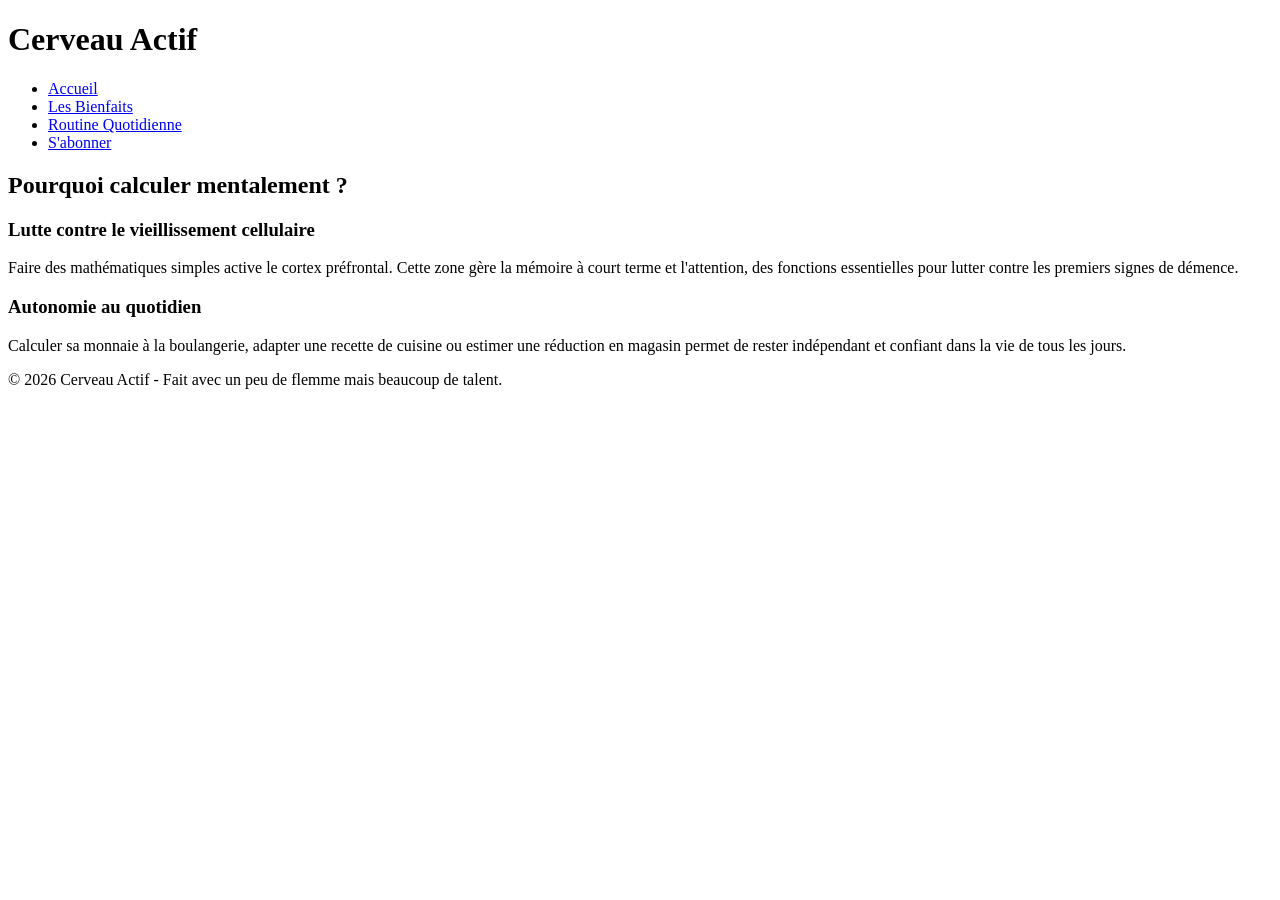
==== bienfaits.html @ 1a164498 "début de projet html" ====
<!DOCTYPE html>
<html lang="fr">
<head>
    <meta charset="UTF-8">
    <meta name="viewport" content="width=device-width, initial-scale=1.0">
    <title>Cerveau Actif | Les Bienfaits</title>
    <link rel="stylesheet" href="style.css">
</head>
<body>
    <header>
        <h1>Cerveau Actif</h1>
        <nav>
            <ul>
                <li><a href="index.html">Accueil</a></li>
                <li><a href="bienfaits.html">Les Bienfaits</a></li>
                <li><a href="exercices.html">Routine Quotidienne</a></li>
                <li><a href="contact.html">S'abonner</a></li>
            </ul>
        </nav>
    </header>

    <main>
        <h2>Pourquoi calculer mentalement ?</h2>
        
        <section class="carte-info">
            <h3>Lutte contre le vieillissement cellulaire</h3>
            <p>Faire des mathématiques simples active le cortex préfrontal. Cette zone gère la mémoire à court terme et l'attention, des fonctions essentielles pour lutter contre les premiers signes de démence.</p>
        </section>
        
        <section class="carte-info">
            <h3>Autonomie au quotidien</h3>
            <p>Calculer sa monnaie à la boulangerie, adapter une recette de cuisine ou estimer une réduction en magasin permet de rester indépendant et confiant dans la vie de tous les jours.</p>
        </section>
    </main>

    <footer>
        <p>&copy; 2026 Cerveau Actif - Fait avec un peu de flemme mais beaucoup de talent.</p>
    </footer>
</body>
</html>
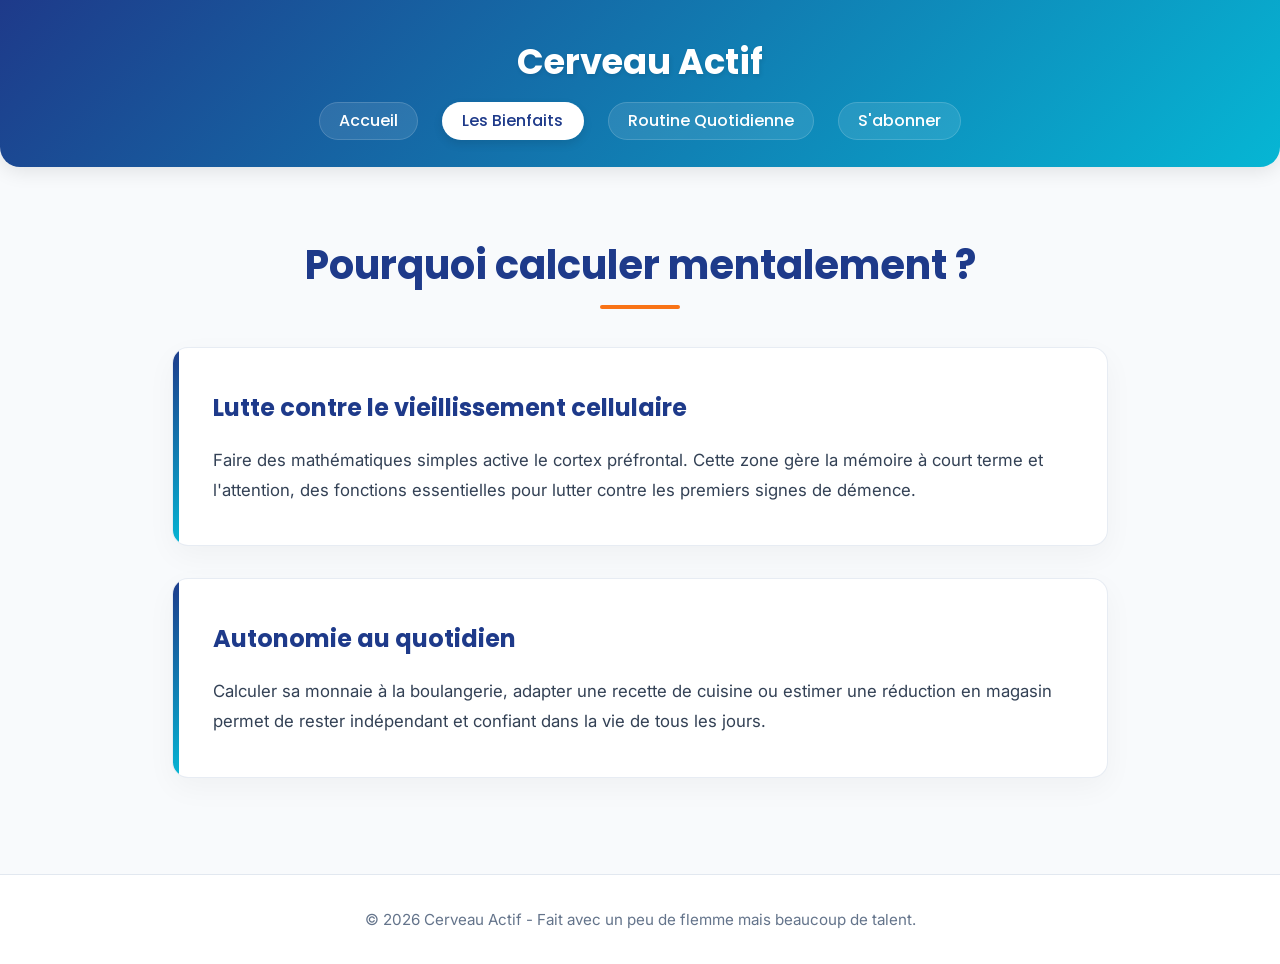
==== commit da255e71: "debut de css, encore bcp à travailler" ====
--- a/bienfaits.html
+++ b/bienfaits.html
@@ -4,7 +4,7 @@
     <meta charset="UTF-8">
     <meta name="viewport" content="width=device-width, initial-scale=1.0">
     <title>Cerveau Actif | Les Bienfaits</title>
-    <link rel="stylesheet" href="style.css">
+    <link rel="stylesheet" href="style/bienfaits.css">
 </head>
 <body>
     <header>
--- a/style/bienfaits.css
+++ b/style/bienfaits.css
@@ -0,0 +1,213 @@
+/* =========================================
+   1. POLICES ET VARIABLES (Cohérence avec l'accueil)
+========================================= */
+@import url('https://fonts.googleapis.com/css2?family=Inter:wght@300;400;600&family=Poppins:wght@500;700&display=swap');
+
+:root {
+    --primary-gradient: linear-gradient(135deg, #1e3a8a, #06b6d4);
+    --text-main: #334155;
+    --text-light: #64748b;
+    --accent-color: #f97316;
+    --bg-color: #f8fafc;
+    --card-bg: #ffffff;
+}
+
+/* =========================================
+   2. RESET ET BASE
+========================================= */
+* {
+    margin: 0;
+    padding: 0;
+    box-sizing: border-box;
+}
+
+body {
+    font-family: 'Inter', sans-serif;
+    background-color: var(--bg-color);
+    color: var(--text-main);
+    line-height: 1.7;
+    display: flex;
+    flex-direction: column;
+    min-height: 100vh; /* Permet de pousser le footer en bas si la page est vide */
+}
+
+/* =========================================
+   3. ANIMATIONS
+========================================= */
+@keyframes fadeIn {
+    from { opacity: 0; transform: translateY(20px); }
+    to { opacity: 1; transform: translateY(0); }
+}
+
+@keyframes pulseBorder {
+    0% { border-color: rgba(6, 182, 212, 0.3); }
+    50% { border-color: rgba(249, 115, 22, 0.5); }
+    100% { border-color: rgba(6, 182, 212, 0.3); }
+}
+
+/* =========================================
+   4. EN-TÊTE (HEADER) ET NAVIGATION
+========================================= */
+header {
+    background: var(--primary-gradient);
+    color: white;
+    padding: 2rem;
+    text-align: center;
+    border-bottom-left-radius: 20px;
+    border-bottom-right-radius: 20px;
+    box-shadow: 0 4px 20px rgba(0, 0, 0, 0.1);
+}
+
+header h1 {
+    font-family: 'Poppins', sans-serif;
+    font-size: 2.2rem;
+    margin-bottom: 1rem;
+    text-shadow: 1px 2px 4px rgba(0, 0, 0, 0.1);
+}
+
+nav ul {
+    list-style: none;
+    display: flex;
+    justify-content: center;
+    gap: 1.5rem;
+    flex-wrap: wrap;
+}
+
+nav a {
+    color: white;
+    text-decoration: none;
+    font-family: 'Poppins', sans-serif;
+    font-weight: 500;
+    font-size: 1rem;
+    padding: 0.4rem 1.2rem;
+    border-radius: 50px;
+    background: rgba(255, 255, 255, 0.1);
+    backdrop-filter: blur(5px);
+    transition: all 0.3s ease;
+    border: 1px solid rgba(255, 255, 255, 0.15);
+}
+
+nav a:hover {
+    background: white;
+    color: #1e3a8a;
+    transform: translateY(-2px);
+}
+
+/* Styliser le lien de la page active pour que le prof voie que c'est propre */
+nav ul li:nth-child(2) a {
+    background: white;
+    color: #1e3a8a;
+    box-shadow: 0 4px 10px rgba(0, 0, 0, 0.1);
+}
+
+/* =========================================
+   5. CONTENU PRINCIPAL & DISPOSITION (GRID)
+========================================= */
+main {
+    max-width: 1000px;
+    margin: 0 auto;
+    padding: 4rem 2rem;
+    flex: 1; /* Occupe l'espace restant pour caler le footer en bas */
+}
+
+main h2 {
+    font-family: 'Poppins', sans-serif;
+    color: #1e3a8a;
+    font-size: 2.5rem;
+    text-align: center;
+    margin-bottom: 3rem;
+    position: relative;
+}
+
+/* Ligne décorative centrée sous le H2 */
+main h2::after {
+    content: '';
+    position: absolute;
+    bottom: -10px;
+    left: 50%;
+    transform: translateX(-50%);
+    width: 80px;
+    height: 4px;
+    background: var(--accent-color);
+    border-radius: 2px;
+}
+
+/* Conteneur des cartes (alignement horizontal automatique) */
+main {
+    display: block; /* Sécurité */
+}
+
+/* =========================================
+   6. LES CARTES D'INFORMATION (.carte-info)
+========================================= */
+.carte-info {
+    background: var(--card-bg);
+    padding: 2.5rem;
+    border-radius: 16px;
+    margin-bottom: 2rem;
+    box-shadow: 0 10px 30px rgba(0, 0, 0, 0.04);
+    border: 1px solid rgba(226, 232, 240, 0.8);
+    transition: all 0.4s cubic-bezier(0.165, 0.84, 0.44, 1);
+    animation: fadeIn 0.6s ease-out both;
+    position: relative;
+    overflow: hidden;
+}
+
+/* Animation décalée pour la deuxième carte */
+.carte-info:nth-of-type(2) {
+    animation-delay: 0.2s;
+}
+
+.carte-info h3 {
+    font-family: 'Poppins', sans-serif;
+    color: #1e3a8a;
+    font-size: 1.5rem;
+    margin-bottom: 1rem;
+    display: flex;
+    align-items: center;
+    gap: 10px;
+}
+
+.carte-info p {
+    font-size: 1.05rem;
+    color: var(--text-main);
+    line-height: 1.8;
+}
+
+/* Effets au survol des cartes */
+.carte-info:hover {
+    transform: translateY(-5px);
+    box-shadow: 0 20px 40px rgba(0, 0, 0, 0.08);
+    border-color: #06b6d4;
+}
+
+/* Petite barre colorée sur le côté gauche de chaque carte */
+.carte-info::before {
+    content: '';
+    position: absolute;
+    left: 0;
+    top: 0;
+    height: 100%;
+    width: 6px;
+    background: var(--primary-gradient);
+}
+
+/* =========================================
+   7. PIED DE PAGE (FOOTER)
+========================================= */
+footer {
+    text-align: center;
+    padding: 2rem;
+    background: #ffffff;
+    color: var(--text-light);
+    font-size: 0.95rem;
+    border-top: 1px solid #e2e8f0;
+    margin-top: auto;
+}
+
+/* Petit effet fun secret sur ta phrase du footer au survol */
+footer p:hover {
+    color: var(--accent-color);
+    cursor: pointer;
+    transition: color 0.3s ease;
+}
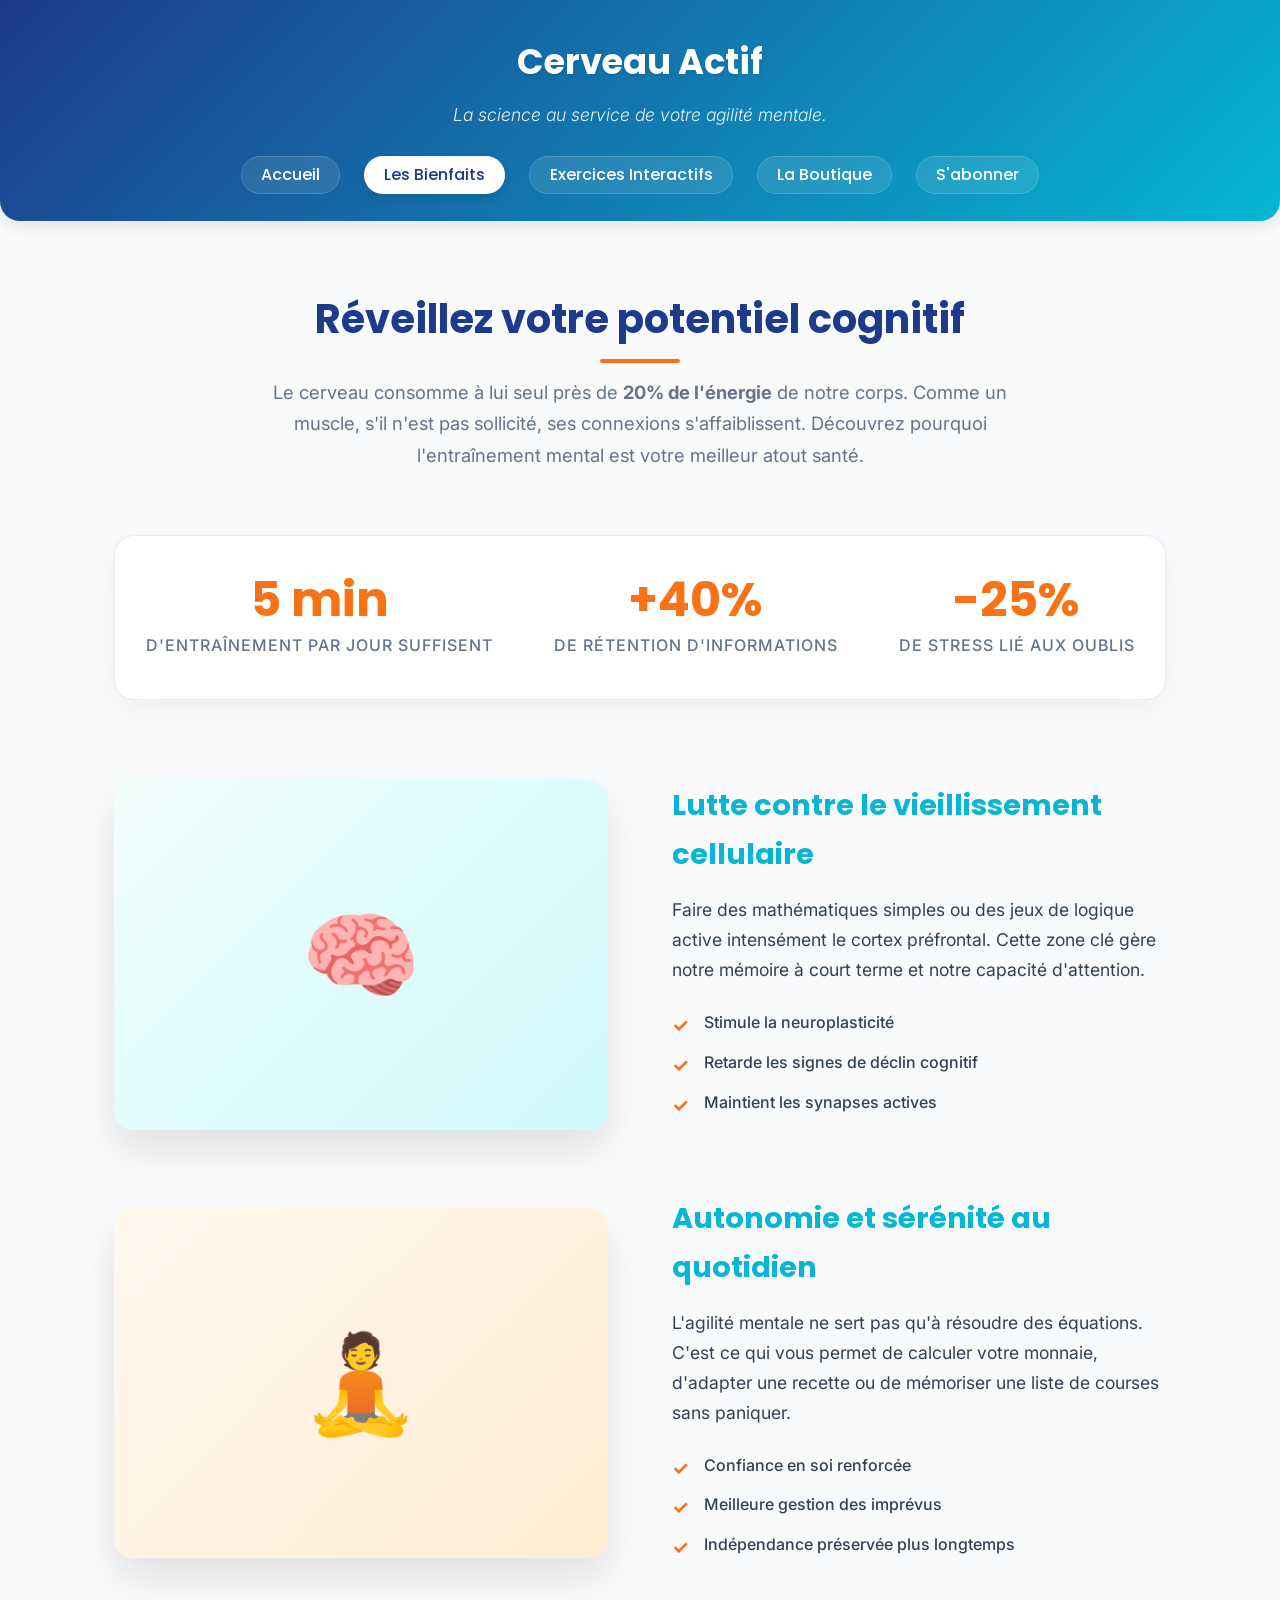
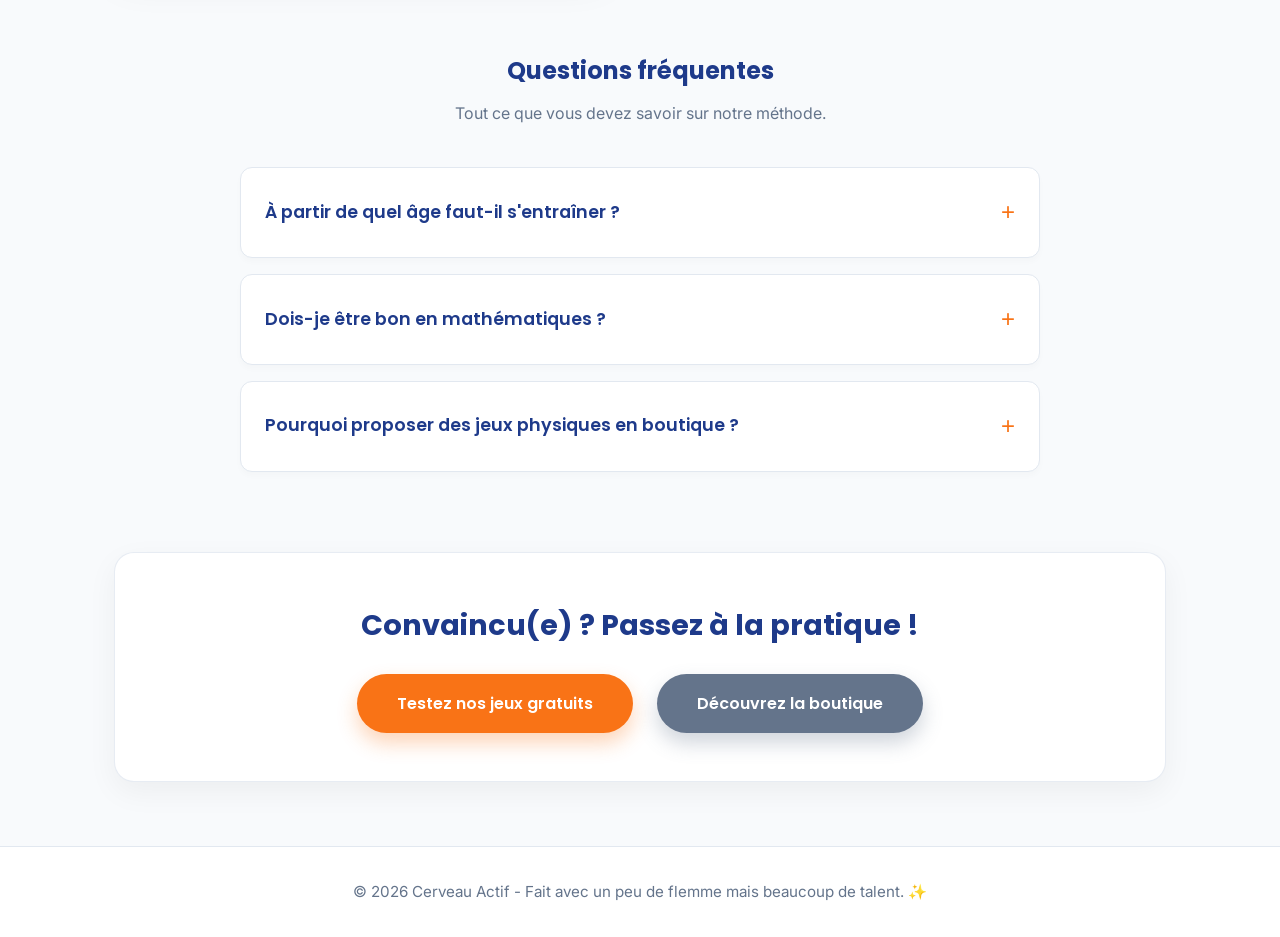
==== commit 8aa56c29: "amélioration du site" ====
--- a/bienfaits.html
+++ b/bienfaits.html
@@ -3,38 +3,119 @@
 <head>
     <meta charset="UTF-8">
     <meta name="viewport" content="width=device-width, initial-scale=1.0">
-    <title>Cerveau Actif | Les Bienfaits</title>
+    <title>Cerveau Actif | Les Bienfaits Prouvés</title>
+    <meta name="description" content="Découvrez les impacts concrets d'une pratique régulière sur votre santé mentale et votre quotidien.">
     <link rel="stylesheet" href="style/bienfaits.css">
 </head>
 <body>
+
+    <a href="#contenu-principal" class="sr-only">Aller au contenu principal</a>
+
     <header>
         <h1>Cerveau Actif</h1>
-        <nav>
+        <p><em>La science au service de votre agilité mentale.</em></p>
+        <nav aria-label="Navigation principale">
             <ul>
                 <li><a href="index.html">Accueil</a></li>
-                <li><a href="bienfaits.html">Les Bienfaits</a></li>
-                <li><a href="exercices.html">Routine Quotidienne</a></li>
+                <li><a href="bienfaits.html" aria-current="page">Les Bienfaits</a></li>
+                <li><a href="exercices.html">Exercices Interactifs</a></li>
+                <li><a href="boutique.html">La Boutique</a></li>
                 <li><a href="contact.html">S'abonner</a></li>
             </ul>
         </nav>
     </header>
 
-    <main>
-        <h2>Pourquoi calculer mentalement ?</h2>
+    <main id="contenu-principal">
         
-        <section class="carte-info">
-            <h3>Lutte contre le vieillissement cellulaire</h3>
-            <p>Faire des mathématiques simples active le cortex préfrontal. Cette zone gère la mémoire à court terme et l'attention, des fonctions essentielles pour lutter contre les premiers signes de démence.</p>
+        <section class="hero-bienfaits">
+            <div class="hero-text">
+                <h2>Réveillez votre potentiel cognitif</h2>
+                <p>Le cerveau consomme à lui seul près de <strong>20% de l'énergie</strong> de notre corps. Comme un muscle, s'il n'est pas sollicité, ses connexions s'affaiblissent. Découvrez pourquoi l'entraînement mental est votre meilleur atout santé.</p>
+            </div>
         </section>
-        
-        <section class="carte-info">
-            <h3>Autonomie au quotidien</h3>
-            <p>Calculer sa monnaie à la boulangerie, adapter une recette de cuisine ou estimer une réduction en magasin permet de rester indépendant et confiant dans la vie de tous les jours.</p>
+
+        <section class="stats-banner">
+            <div class="stat-item">
+                <span class="stat-number">5 min</span>
+                <span class="stat-label">d'entraînement par jour suffisent</span>
+            </div>
+            <div class="stat-item">
+                <span class="stat-number">+40%</span>
+                <span class="stat-label">de rétention d'informations</span>
+            </div>
+            <div class="stat-item">
+                <span class="stat-number">-25%</span>
+                <span class="stat-label">de stress lié aux oublis</span>
+            </div>
+        </section>
+
+        <section class="zigzag-section">
+            
+            <article class="zigzag-row">
+                <div class="zigzag-image">
+                    <div class="image-placeholder gradient-1">🧠</div>
+                </div>
+                <div class="zigzag-content">
+                    <h3>Lutte contre le vieillissement cellulaire</h3>
+                    <p>Faire des mathématiques simples ou des jeux de logique active intensément le cortex préfrontal. Cette zone clé gère notre mémoire à court terme et notre capacité d'attention.</p>
+                    <ul class="check-list">
+                        <li>Stimule la neuroplasticité</li>
+                        <li>Retarde les signes de déclin cognitif</li>
+                        <li>Maintient les synapses actives</li>
+                    </ul>
+                </div>
+            </article>
+
+            <article class="zigzag-row reverse">
+                <div class="zigzag-content">
+                    <h3>Autonomie et sérénité au quotidien</h3>
+                    <p>L'agilité mentale ne sert pas qu'à résoudre des équations. C'est ce qui vous permet de calculer votre monnaie, d'adapter une recette ou de mémoriser une liste de courses sans paniquer.</p>
+                    <ul class="check-list">
+                        <li>Confiance en soi renforcée</li>
+                        <li>Meilleure gestion des imprévus</li>
+                        <li>Indépendance préservée plus longtemps</li>
+                    </ul>
+                </div>
+                <div class="zigzag-image">
+                    <div class="image-placeholder gradient-2">🧘</div>
+                </div>
+            </article>
+
+        </section>
+
+        <section class="faq-section">
+            <h2>Questions fréquentes</h2>
+            <p class="faq-intro">Tout ce que vous devez savoir sur notre méthode.</p>
+            
+            <div class="faq-container">
+                <details>
+                    <summary>À partir de quel âge faut-il s'entraîner ? <span class="icon">+</span></summary>
+                    <p>Il n'y a pas d'âge pour commencer ! Dès 30 ans, le cerveau commence à perdre une petite partie de sa capacité de traitement rapide. Plus on commence tôt, plus on construit une "réserve cognitive" solide pour l'avenir.</p>
+                </details>
+
+                <details>
+                    <summary>Dois-je être bon en mathématiques ? <span class="icon">+</span></summary>
+                    <p>Pas du tout. L'objectif n'est pas de résoudre des problèmes complexes, mais de créer une petite "résistance" mentale. Des additions simples, des sudokus de niveau débutant ou des jeux de mémoire visuelle sont parfaits.</p>
+                </details>
+
+                <details>
+                    <summary>Pourquoi proposer des jeux physiques en boutique ? <span class="icon">+</span></summary>
+                    <p>Les écrans fatiguent les yeux et peuvent perturber le sommeil. Manipuler des objets physiques en bois (comme nos puzzles) ajoute une dimension tactile et spatiale qui stimule d'autres zones du cerveau.</p>
+                </details>
+            </div>
+        </section>
+
+        <section class="cta-section">
+            <h3>Convaincu(e) ? Passez à la pratique !</h3>
+            <div class="cta-group">
+                <a href="exercices.html" class="btn-cta">Testez nos jeux gratuits</a>
+                <a href="boutique.html" class="btn-cta btn-secondary">Découvrez la boutique</a>
+            </div>
         </section>
     </main>
 
     <footer>
-        <p>&copy; 2026 Cerveau Actif - Fait avec un peu de flemme mais beaucoup de talent.</p>
+        <p>&copy; 2026 Cerveau Actif - Fait avec un peu de flemme mais beaucoup de talent. ✨</p>
     </footer>
 </body>
 </html>
--- a/style/bienfaits.css
+++ b/style/bienfaits.css
@@ -1,5 +1,5 @@
 /* =========================================
-   1. POLICES ET VARIABLES (Cohérence avec l'accueil)
+   1. VARIABLES ET BASE
 ========================================= */
 @import url('https://fonts.googleapis.com/css2?family=Inter:wght@300;400;600&family=Poppins:wght@500;700&display=swap');
 
@@ -12,202 +12,122 @@
     --card-bg: #ffffff;
 }
 
-/* =========================================
-   2. RESET ET BASE
-========================================= */
-* {
-    margin: 0;
-    padding: 0;
-    box-sizing: border-box;
-}
-
-body {
-    font-family: 'Inter', sans-serif;
-    background-color: var(--bg-color);
-    color: var(--text-main);
-    line-height: 1.7;
-    display: flex;
-    flex-direction: column;
-    min-height: 100vh; /* Permet de pousser le footer en bas si la page est vide */
-}
+* { margin: 0; padding: 0; box-sizing: border-box; }
+body { font-family: 'Inter', sans-serif; background-color: var(--bg-color); color: var(--text-main); line-height: 1.7; display: flex; flex-direction: column; min-height: 100vh; }
+.sr-only:not(:focus) { clip: rect(0, 0, 0, 0); clip-path: inset(50%); height: 1px; overflow: hidden; position: absolute; white-space: nowrap; width: 1px; }
 
 /* =========================================
-   3. ANIMATIONS
+   2. EN-TÊTE ET NAVIGATION 
 ========================================= */
-@keyframes fadeIn {
-    from { opacity: 0; transform: translateY(20px); }
-    to { opacity: 1; transform: translateY(0); }
+header {
+    background: var(--primary-gradient); color: white; padding: 2rem; text-align: center;
+    border-bottom-left-radius: 20px; border-bottom-right-radius: 20px; box-shadow: 0 4px 20px rgba(0, 0, 0, 0.1);
 }
+header h1 { font-family: 'Poppins', sans-serif; font-size: 2.2rem; margin-bottom: 0.5rem; text-shadow: 1px 2px 4px rgba(0, 0, 0, 0.1); }
+header p { font-size: 1.1rem; opacity: 0.9; margin-bottom: 2rem; font-weight: 300; }
 
-@keyframes pulseBorder {
-    0% { border-color: rgba(6, 182, 212, 0.3); }
-    50% { border-color: rgba(249, 115, 22, 0.5); }
-    100% { border-color: rgba(6, 182, 212, 0.3); }
+nav ul { list-style: none; display: flex; justify-content: center; gap: 1.5rem; flex-wrap: wrap; }
+nav a {
+    color: white; text-decoration: none; font-family: 'Poppins', sans-serif; font-weight: 500; font-size: 1rem;
+    padding: 0.4rem 1.2rem; border-radius: 50px; background: rgba(255, 255, 255, 0.1); backdrop-filter: blur(5px);
+    transition: all 0.3s ease; border: 1px solid rgba(255, 255, 255, 0.15);
 }
+nav a:hover, nav a[aria-current="page"] { background: white; color: #1e3a8a; transform: translateY(-2px); box-shadow: 0 4px 10px rgba(0, 0, 0, 0.1); }
 
 /* =========================================
-   4. EN-TÊTE (HEADER) ET NAVIGATION
+   3. CONTENU PRINCIPAL & HERO
 ========================================= */
-header {
-    background: var(--primary-gradient);
-    color: white;
-    padding: 2rem;
-    text-align: center;
-    border-bottom-left-radius: 20px;
-    border-bottom-right-radius: 20px;
-    box-shadow: 0 4px 20px rgba(0, 0, 0, 0.1);
-}
+main { max-width: 1100px; margin: 0 auto; padding: 4rem 1.5rem; display: block; flex: 1; }
 
-header h1 {
-    font-family: 'Poppins', sans-serif;
-    font-size: 2.2rem;
-    margin-bottom: 1rem;
-    text-shadow: 1px 2px 4px rgba(0, 0, 0, 0.1);
-}
+h2, h3 { font-family: 'Poppins', sans-serif; color: #1e3a8a; }
 
-nav ul {
-    list-style: none;
-    display: flex;
-    justify-content: center;
-    gap: 1.5rem;
-    flex-wrap: wrap;
-}
-
-nav a {
-    color: white;
-    text-decoration: none;
-    font-family: 'Poppins', sans-serif;
-    font-weight: 500;
-    font-size: 1rem;
-    padding: 0.4rem 1.2rem;
-    border-radius: 50px;
-    background: rgba(255, 255, 255, 0.1);
-    backdrop-filter: blur(5px);
-    transition: all 0.3s ease;
-    border: 1px solid rgba(255, 255, 255, 0.15);
-}
-
-nav a:hover {
-    background: white;
-    color: #1e3a8a;
-    transform: translateY(-2px);
-}
-
-/* Styliser le lien de la page active pour que le prof voie que c'est propre */
-nav ul li:nth-child(2) a {
-    background: white;
-    color: #1e3a8a;
-    box-shadow: 0 4px 10px rgba(0, 0, 0, 0.1);
-}
+.hero-bienfaits { text-align: center; margin-bottom: 4rem; }
+.hero-bienfaits h2 { font-size: 2.5rem; margin-bottom: 1.5rem; display: inline-block; position: relative; }
+.hero-bienfaits h2::after { content: ''; position: absolute; bottom: -10px; left: 50%; transform: translateX(-50%); width: 80px; height: 4px; background-color: var(--accent-color); border-radius: 2px; }
+.hero-bienfaits p { font-size: 1.15rem; max-width: 800px; margin: 0 auto; color: var(--text-light); }
 
 /* =========================================
-   5. CONTENU PRINCIPAL & DISPOSITION (GRID)
+   4. BANDEAU STATISTIQUES
 ========================================= */
-main {
-    max-width: 1000px;
-    margin: 0 auto;
-    padding: 4rem 2rem;
-    flex: 1; /* Occupe l'espace restant pour caler le footer en bas */
+.stats-banner {
+    display: flex; justify-content: space-around; align-items: center;
+    background: var(--card-bg); padding: 2.5rem 1rem; border-radius: 20px;
+    box-shadow: 0 10px 30px rgba(0, 0, 0, 0.05); margin-bottom: 5rem; flex-wrap: wrap; gap: 2rem;
+    border: 1px solid rgba(226, 232, 240, 0.8);
 }
-
-main h2 {
-    font-family: 'Poppins', sans-serif;
-    color: #1e3a8a;
-    font-size: 2.5rem;
-    text-align: center;
-    margin-bottom: 3rem;
-    position: relative;
-}
-
-/* Ligne décorative centrée sous le H2 */
-main h2::after {
-    content: '';
-    position: absolute;
-    bottom: -10px;
-    left: 50%;
-    transform: translateX(-50%);
-    width: 80px;
-    height: 4px;
-    background: var(--accent-color);
-    border-radius: 2px;
-}
-
-/* Conteneur des cartes (alignement horizontal automatique) */
-main {
-    display: block; /* Sécurité */
-}
+.stat-item { text-align: center; }
+.stat-number { display: block; font-family: 'Poppins', sans-serif; font-size: 3rem; font-weight: 700; color: var(--accent-color); line-height: 1; margin-bottom: 0.5rem; }
+.stat-label { font-size: 1rem; color: var(--text-light); font-weight: 500; text-transform: uppercase; letter-spacing: 1px; }
 
 /* =========================================
-   6. LES CARTES D'INFORMATION (.carte-info)
+   5. SECTION ZIGZAG (Mise en page alternée)
 ========================================= */
-.carte-info {
-    background: var(--card-bg);
-    padding: 2.5rem;
-    border-radius: 16px;
-    margin-bottom: 2rem;
-    box-shadow: 0 10px 30px rgba(0, 0, 0, 0.04);
-    border: 1px solid rgba(226, 232, 240, 0.8);
-    transition: all 0.4s cubic-bezier(0.165, 0.84, 0.44, 1);
-    animation: fadeIn 0.6s ease-out both;
-    position: relative;
-    overflow: hidden;
-}
+.zigzag-section { margin-bottom: 5rem; }
+.zigzag-row { display: flex; align-items: center; gap: 4rem; margin-bottom: 4rem; }
+.zigzag-row.reverse { flex-direction: row-reverse; }
 
-/* Animation décalée pour la deuxième carte */
-.carte-info:nth-of-type(2) {
-    animation-delay: 0.2s;
-}
+.zigzag-content { flex: 1; }
+.zigzag-content h3 { font-size: 1.8rem; margin-bottom: 1rem; color: #06b6d4; }
+.zigzag-content p { font-size: 1.1rem; margin-bottom: 1.5rem; }
 
-.carte-info h3 {
-    font-family: 'Poppins', sans-serif;
-    color: #1e3a8a;
-    font-size: 1.5rem;
-    margin-bottom: 1rem;
-    display: flex;
-    align-items: center;
-    gap: 10px;
-}
+.check-list { list-style: none; padding: 0; margin: 0; }
+.check-list li { position: relative; padding-left: 2rem; margin-bottom: 0.8rem; font-weight: 500; }
+.check-list li::before { content: '✓'; position: absolute; left: 0; top: 0; color: var(--accent-color); font-weight: bold; font-size: 1.2rem; }
 
-.carte-info p {
-    font-size: 1.05rem;
-    color: var(--text-main);
-    line-height: 1.8;
-}
-
-/* Effets au survol des cartes */
-.carte-info:hover {
-    transform: translateY(-5px);
-    box-shadow: 0 20px 40px rgba(0, 0, 0, 0.08);
-    border-color: #06b6d4;
-}
-
-/* Petite barre colorée sur le côté gauche de chaque carte */
-.carte-info::before {
-    content: '';
-    position: absolute;
-    left: 0;
-    top: 0;
-    height: 100%;
-    width: 6px;
-    background: var(--primary-gradient);
-}
+.zigzag-image { flex: 1; }
+.image-placeholder { width: 100%; height: 350px; border-radius: 20px; display: flex; justify-content: center; align-items: center; font-size: 6rem; box-shadow: 0 20px 40px rgba(0,0,0,0.1); transition: transform 0.3s ease; }
+.image-placeholder:hover { transform: scale(1.02) rotate(-1deg); }
+.gradient-1 { background: linear-gradient(135deg, #f0fdfa, #cffafe); }
+.gradient-2 { background: linear-gradient(135deg, #fff7ed, #ffedd5); }
 
 /* =========================================
-   7. PIED DE PAGE (FOOTER)
+   6. FAQ INTERACTIVE (Accordéon)
 ========================================= */
-footer {
-    text-align: center;
-    padding: 2rem;
-    background: #ffffff;
-    color: var(--text-light);
-    font-size: 0.95rem;
-    border-top: 1px solid #e2e8f0;
-    margin-top: auto;
-}
+.faq-section { max-width: 800px; margin: 0 auto 5rem; }
+.faq-section h2 { text-align: center; margin-bottom: 0.5rem; display: block; position: relative; }
+.faq-section h2::after { display: none; }
+.faq-intro { text-align: center; color: var(--text-light); margin-bottom: 2.5rem; }
 
-/* Petit effet fun secret sur ta phrase du footer au survol */
-footer p:hover {
-    color: var(--accent-color);
-    cursor: pointer;
-    transition: color 0.3s ease;
+.faq-container details { background: var(--card-bg); border-radius: 12px; margin-bottom: 1rem; box-shadow: 0 4px 6px rgba(0,0,0,0.02); border: 1px solid #e2e8f0; overflow: hidden; }
+.faq-container summary::-webkit-details-marker { display: none; }
+.faq-container summary { padding: 1.5rem; font-family: 'Poppins', sans-serif; font-weight: 600; font-size: 1.1rem; cursor: pointer; list-style: none; display: flex; justify-content: space-between; align-items: center; color: #1e3a8a; transition: background 0.3s ease; }
+.faq-container summary:hover { background: #f8fafc; }
+.faq-container summary .icon { font-size: 1.5rem; color: var(--accent-color); font-weight: 300; transition: transform 0.3s ease; }
+.faq-container details[open] summary .icon { transform: rotate(45deg); }
+.faq-container details p { padding: 0 1.5rem 1.5rem; margin: 0; color: var(--text-light); border-top: 1px solid #f1f5f9; padding-top: 1rem; }
+
+/* =========================================
+   7. APPEL À L'ACTION & FOOTER
+========================================= */
+.cta-section { text-align: center; background: #ffffff; padding: 3rem; border-radius: 20px; box-shadow: 0 10px 30px rgba(0, 0, 0, 0.05); border: 1px solid rgba(226, 232, 240, 0.8); }
+.cta-section h3 { font-size: 1.8rem; margin-bottom: 1.5rem; }
+.cta-group { display: flex; justify-content: center; gap: 1.5rem; flex-wrap: wrap; }
+.btn-cta { display: inline-block; background: var(--accent-color); color: white; font-family: 'Poppins', sans-serif; font-weight: 600; text-decoration: none; padding: 1rem 2.5rem; border-radius: 50px; transition: all 0.3s ease; box-shadow: 0 10px 20px rgba(249, 115, 22, 0.3); }
+.btn-cta:hover { background: #ea580c; transform: translateY(-3px); box-shadow: 0 15px 30px rgba(249, 115, 22, 0.4); color: white; }
+.btn-secondary { background: #64748b; box-shadow: 0 10px 20px rgba(100, 116, 139, 0.3); }
+.btn-secondary:hover { background: #475569; box-shadow: 0 15px 30px rgba(100, 116, 139, 0.4); }
+
+footer { text-align: center; padding: 2rem; background: #ffffff; color: var(--text-light); font-size: 0.95rem; border-top: 1px solid #e2e8f0; margin-top: auto; }
+footer p:hover { color: var(--accent-color); cursor: pointer; transition: color 0.3s ease; }
+
+/* =========================================
+   8. RESPONSIVE (MOBILES ET TABLETTES)
+========================================= */
+@media screen and (max-width: 768px) {
+    header { padding: 1.5rem; border-bottom-left-radius: 15px; border-bottom-right-radius: 15px; }
+    header h1 { font-size: 1.8rem; }
+    nav ul { flex-direction: column; gap: 0.5rem; }
+    nav a { display: block; }
+    
+    main { padding: 2rem 1rem; }
+    .hero-bienfaits h2 { font-size: 2rem; }
+    
+    .stats-banner { flex-direction: column; gap: 2rem; }
+    
+    /* Sur mobile, on annule le zigzag pour tout empiler */
+    .zigzag-row, .zigzag-row.reverse { flex-direction: column; gap: 2rem; }
+    .image-placeholder { height: 250px; }
+    
+    .cta-group { flex-direction: column; }
+    .btn-cta { width: 100%; text-align: center; }
 }
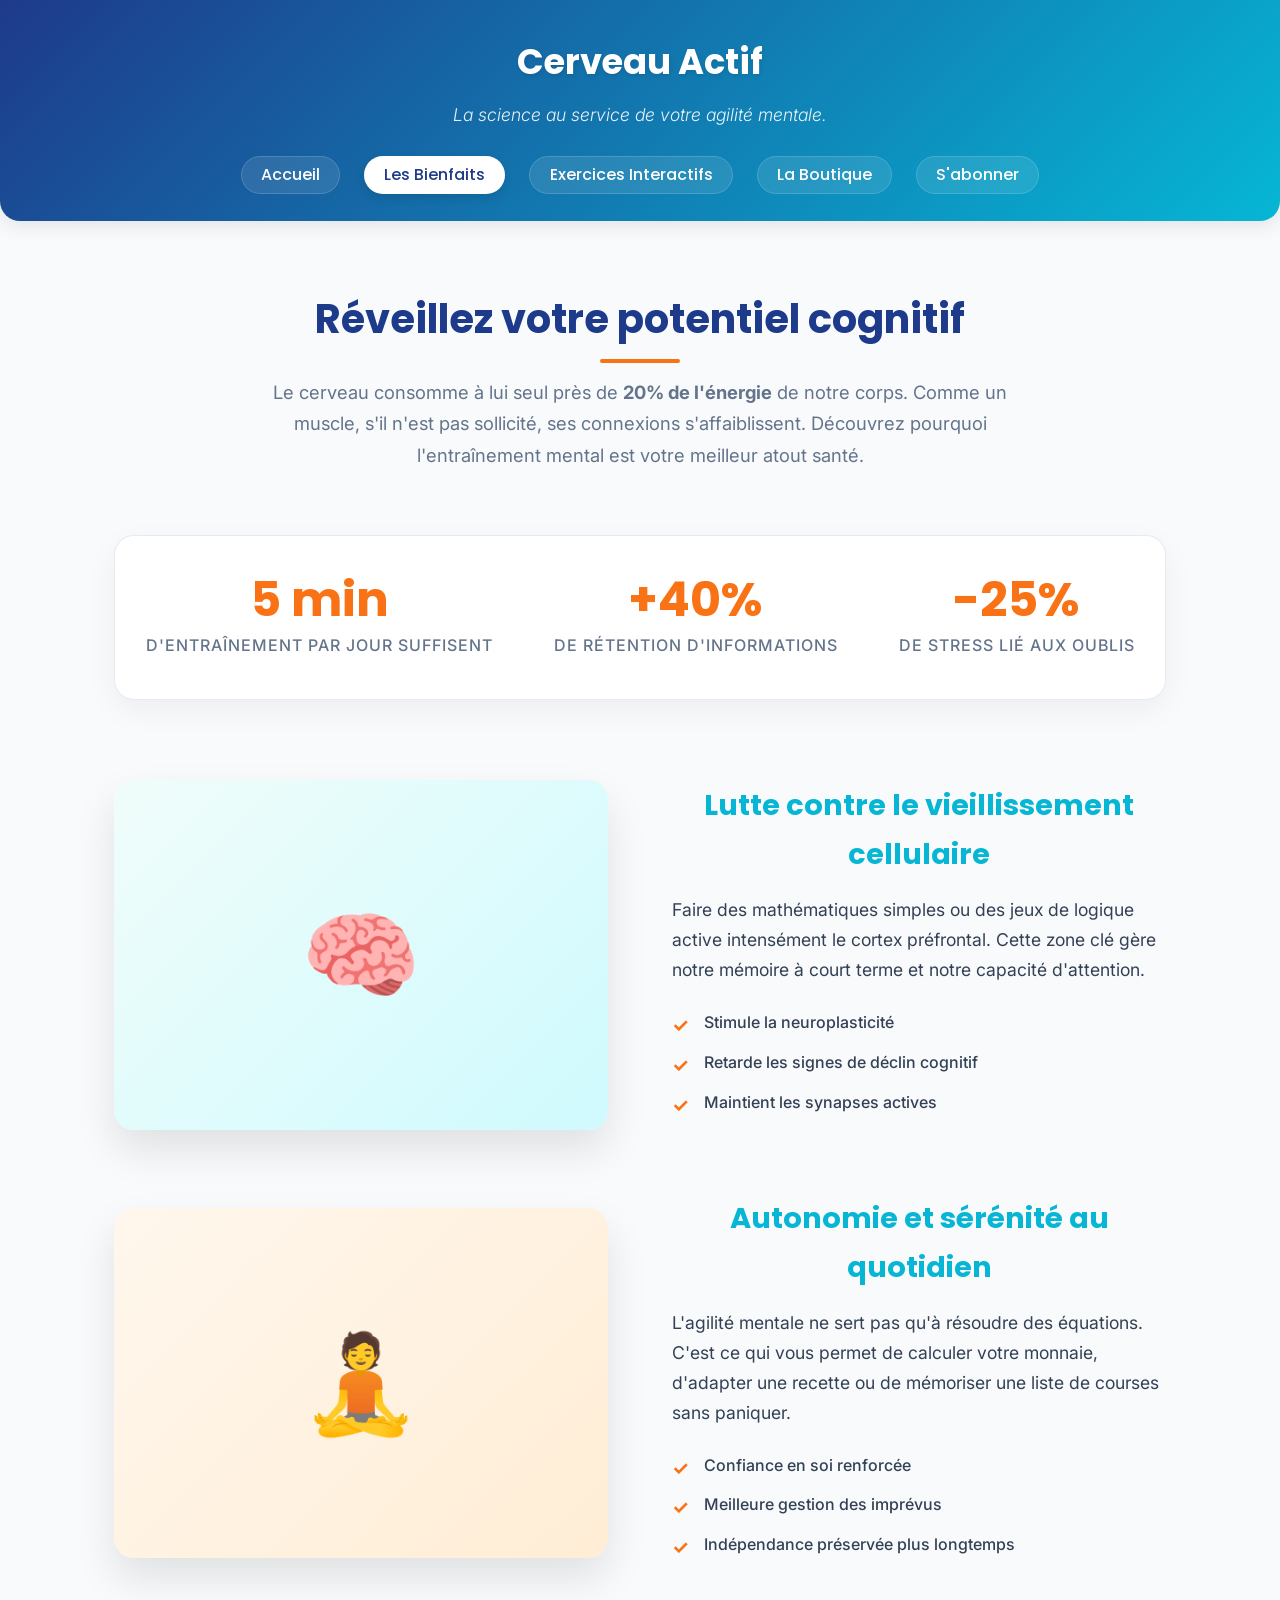
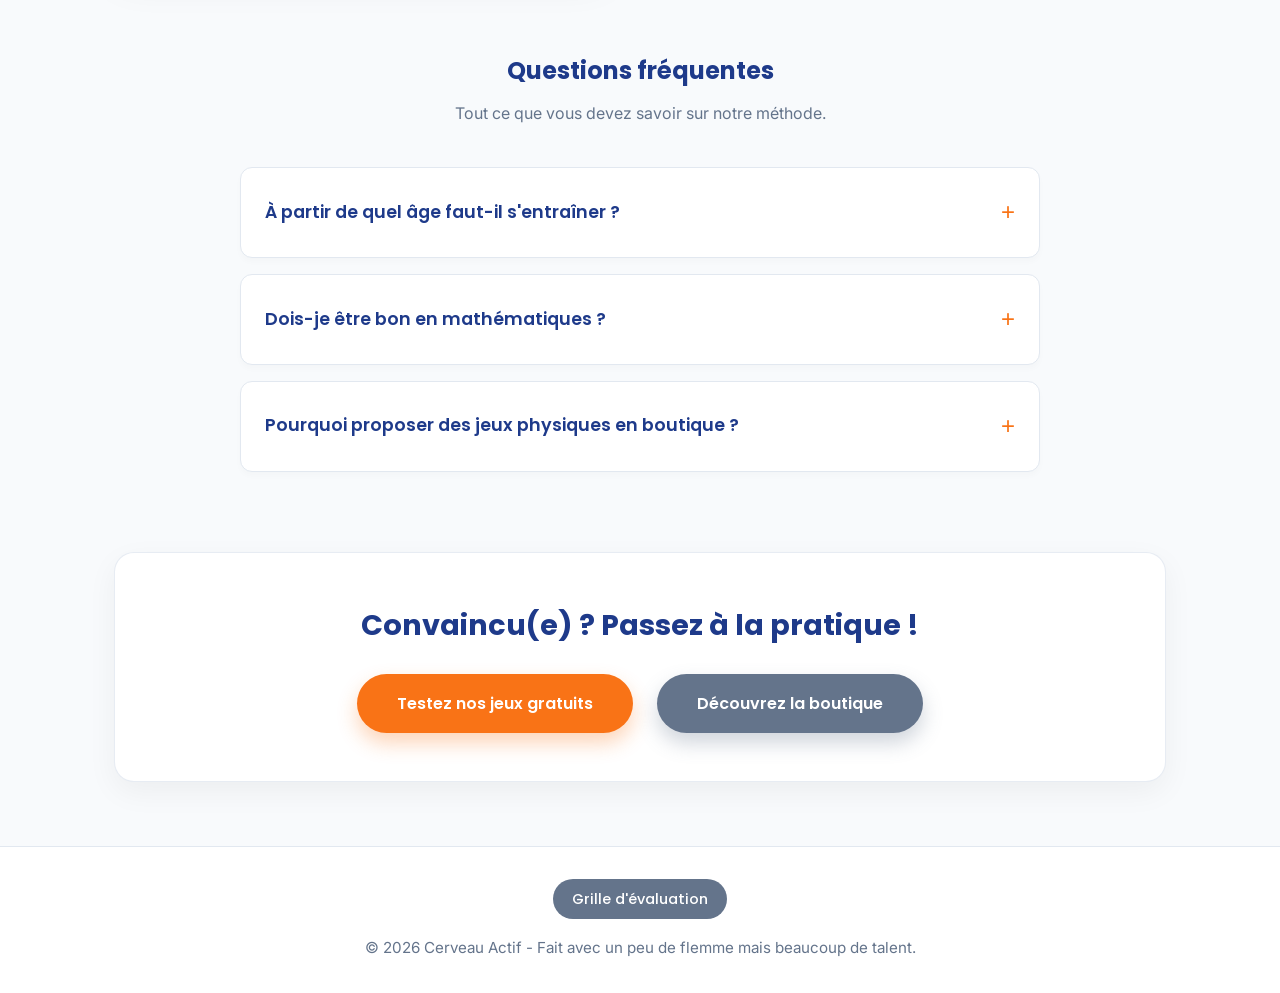
==== commit b3d288d2: "version finale  du projet" ====
--- a/bienfaits.html
+++ b/bienfaits.html
@@ -50,6 +50,7 @@
         </section>
 
         <section class="zigzag-section">
+             <!--les emojies veinnent de ce site : https://emojipedia.org/ j'ai juste copié collé 🌞-->
             
             <article class="zigzag-row">
                 <div class="zigzag-image">
@@ -115,7 +116,8 @@
     </main>
 
     <footer>
-        <p>&copy; 2026 Cerveau Actif - Fait avec un peu de flemme mais beaucoup de talent. ✨</p>
+        <a href="documents/Bekono_Sophie_wpb_grille_evaluation.docx" download>Grille d'évaluation</a>
+        <p>&copy; 2026 Cerveau Actif - Fait avec un peu de flemme mais beaucoup de talent.</p>
     </footer>
 </body>
 </html>
--- a/style/bienfaits.css
+++ b/style/bienfaits.css
@@ -39,12 +39,12 @@
 ========================================= */
 main { max-width: 1100px; margin: 0 auto; padding: 4rem 1.5rem; display: block; flex: 1; }
 
-h2, h3 { font-family: 'Poppins', sans-serif; color: #1e3a8a; }
+h2, h3 { font-family: 'Poppins', sans-serif; color: #1e3a8a; text-align: center; }
 
 .hero-bienfaits { text-align: center; margin-bottom: 4rem; }
 .hero-bienfaits h2 { font-size: 2.5rem; margin-bottom: 1.5rem; display: inline-block; position: relative; }
 .hero-bienfaits h2::after { content: ''; position: absolute; bottom: -10px; left: 50%; transform: translateX(-50%); width: 80px; height: 4px; background-color: var(--accent-color); border-radius: 2px; }
-.hero-bienfaits p { font-size: 1.15rem; max-width: 800px; margin: 0 auto; color: var(--text-light); }
+.hero-bienfaits p { font-size: 1.15rem; max-width: 800px; margin: 0 auto; color: var(--text-light); text-align: center;  }
 
 /* =========================================
    4. BANDEAU STATISTIQUES
@@ -107,8 +107,13 @@
 .btn-secondary { background: #64748b; box-shadow: 0 10px 20px rgba(100, 116, 139, 0.3); }
 .btn-secondary:hover { background: #475569; box-shadow: 0 15px 30px rgba(100, 116, 139, 0.4); }
 
-footer { text-align: center; padding: 2rem; background: #ffffff; color: var(--text-light); font-size: 0.95rem; border-top: 1px solid #e2e8f0; margin-top: auto; }
-footer p:hover { color: var(--accent-color); cursor: pointer; transition: color 0.3s ease; }
+footer { text-align: center; padding: 2rem; background: #ffffff; color: var(--text-light); font-size: 0.95rem; border-top: 1px solid #e2e8f0; margin-top: auto; display: flex; flex-direction: column; gap: 1rem; align-items: center; }
+
+footer a {
+    color: white; background: #64748b; padding: 0.5rem 1.2rem; border-radius: 50px; text-decoration: none; font-weight: 500; font-family: 'Poppins', sans-serif; font-size: 0.9rem; transition: background 0.3s;
+}
+
+footer a:hover { background: #475569; }
 
 /* =========================================
    8. RESPONSIVE (MOBILES ET TABLETTES)
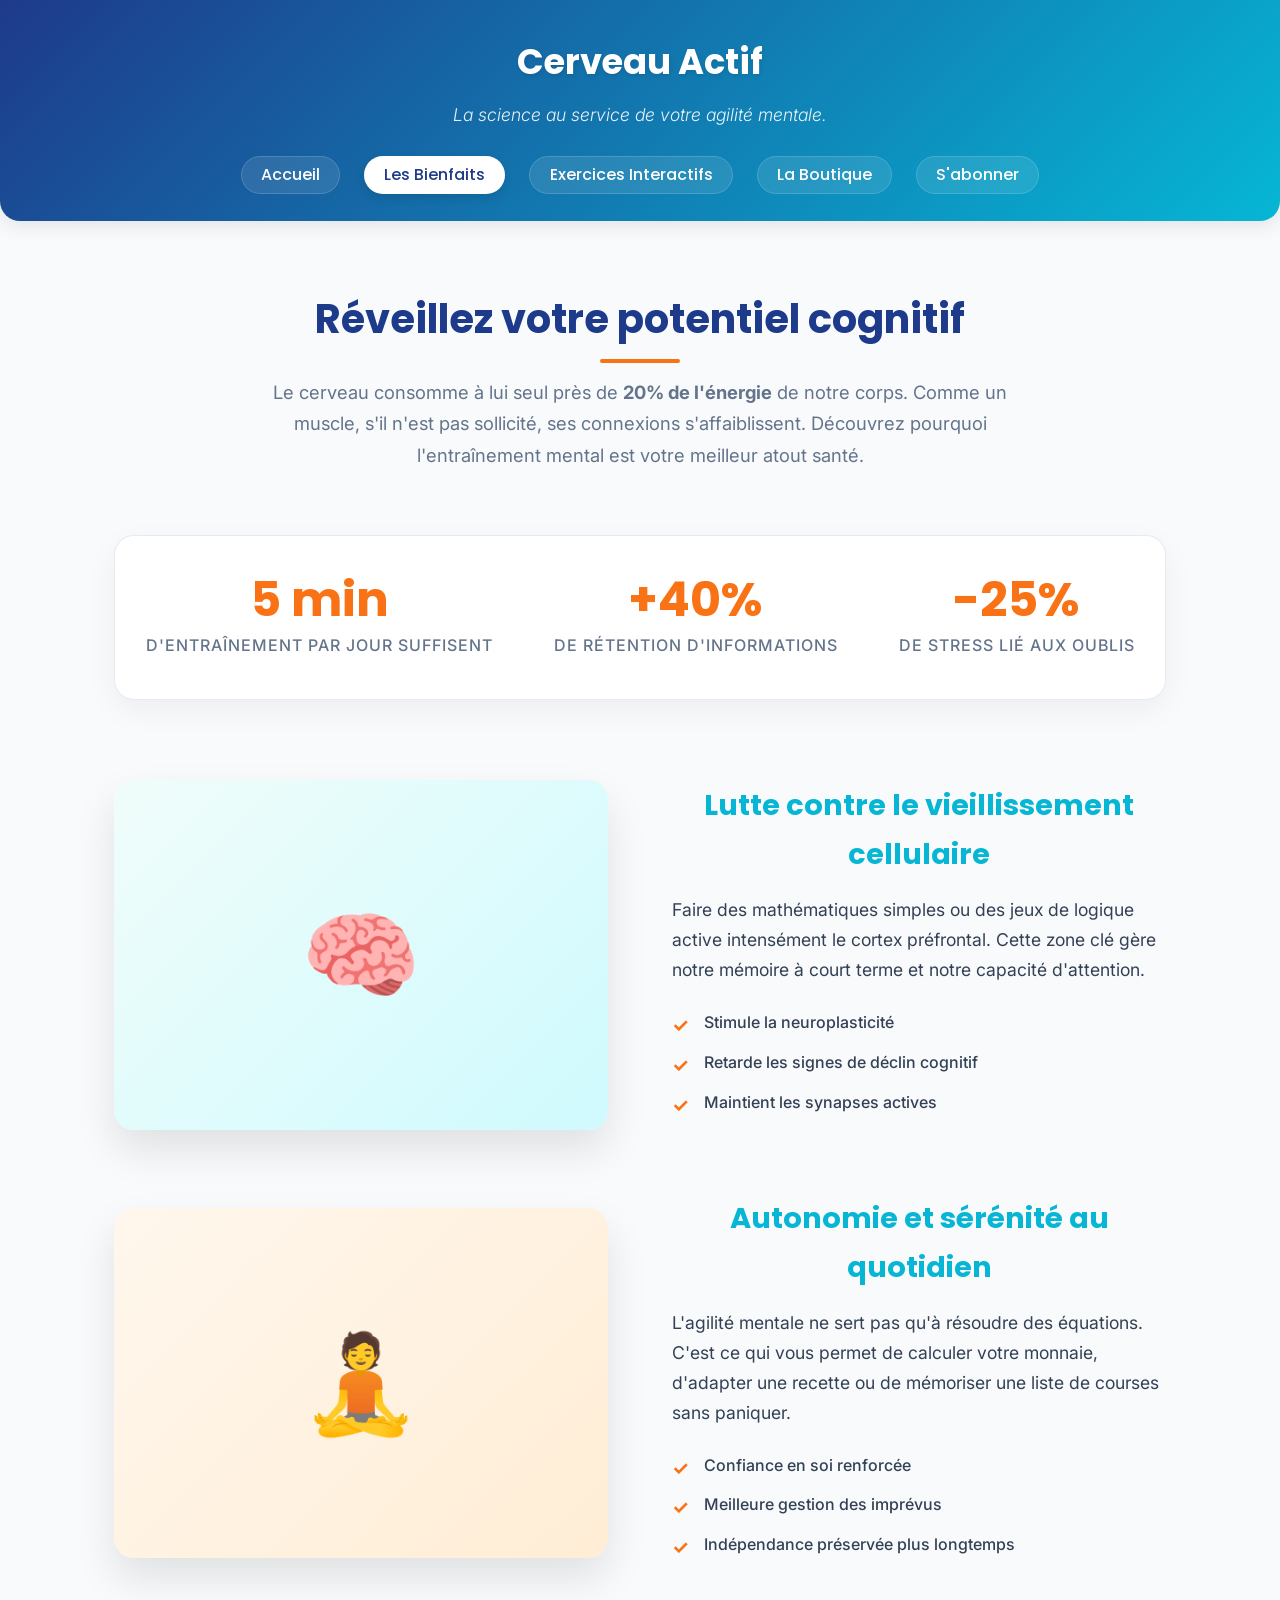
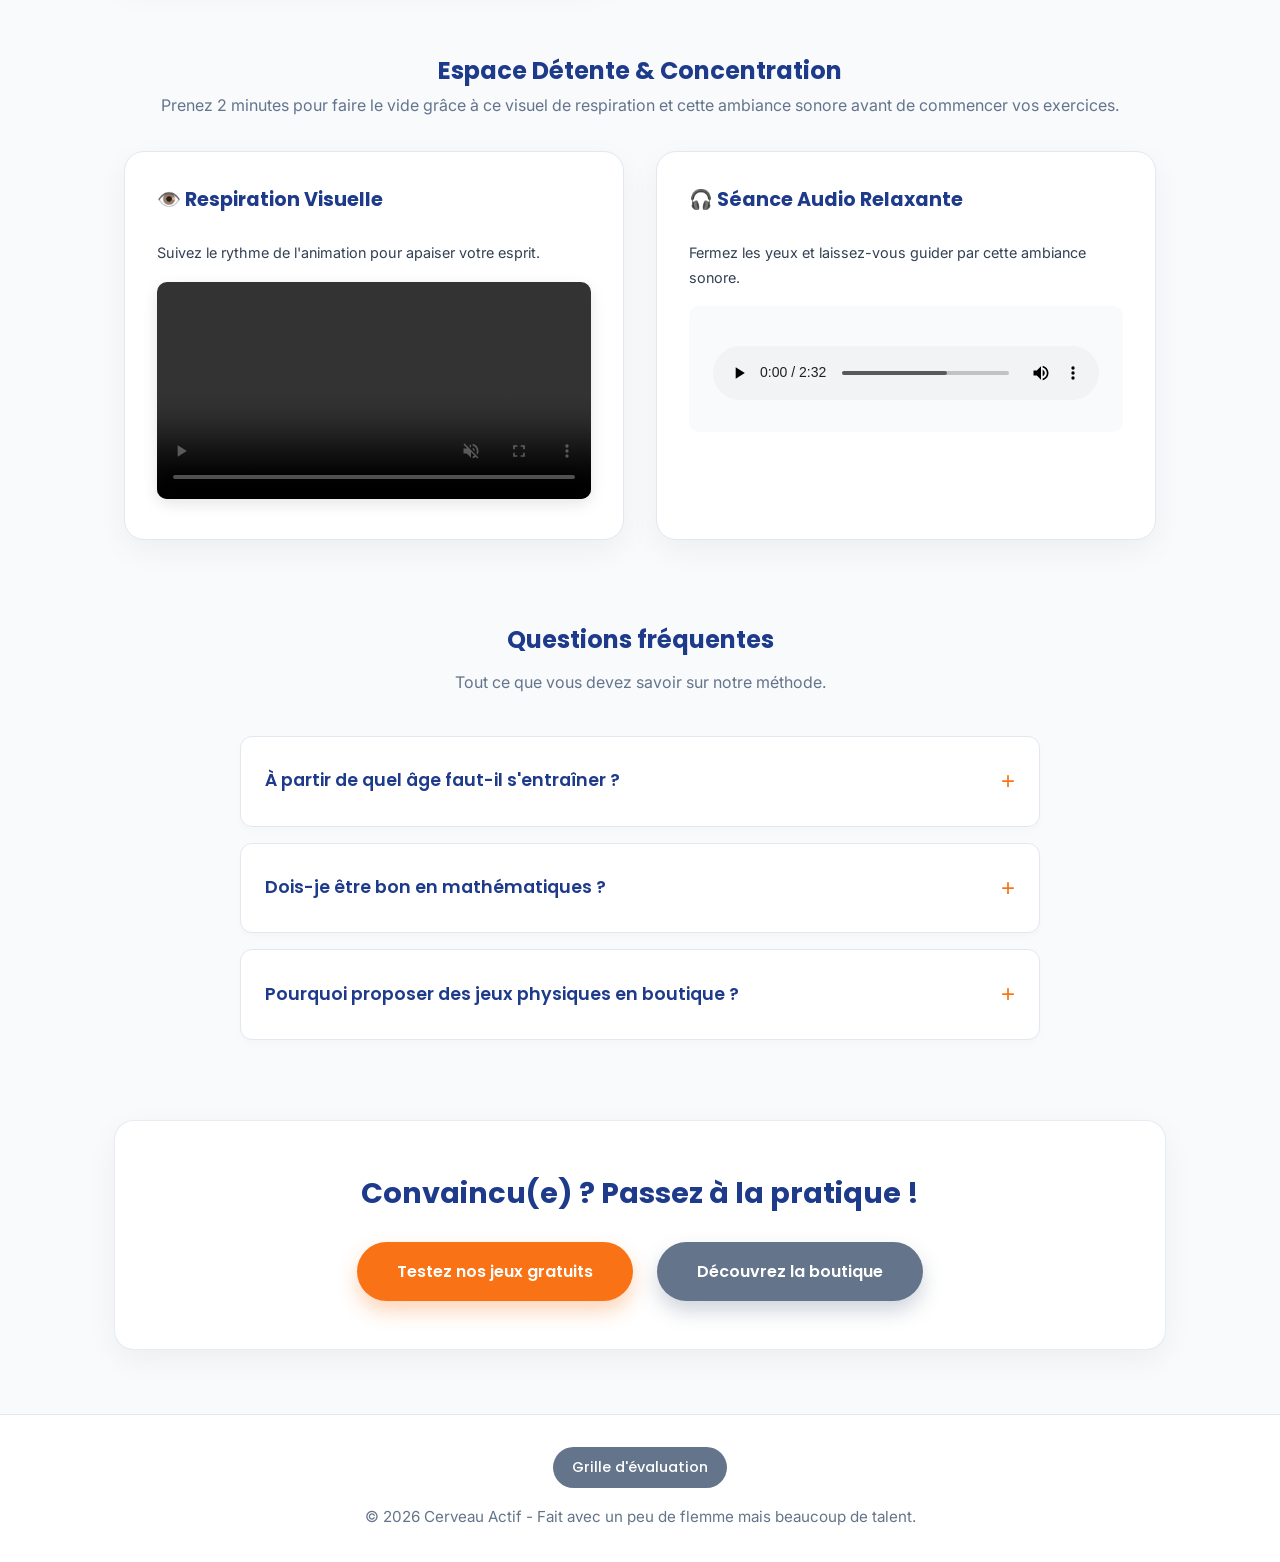
==== commit 2c6ff31d: "travail final avec modifications" ====
--- a/bienfaits.html
+++ b/bienfaits.html
@@ -84,6 +84,40 @@
 
         </section>
 
+        <section class="multimedia-section">
+    <h2 class="section-titre">Espace Détente & Concentration</h2>
+    <p style="text-align: center; color: var(--text-light); margin-bottom: 2rem;">Prenez 2 minutes pour faire le vide grâce à ce visuel de respiration et cette ambiance sonore avant de commencer vos exercices.</p>
+    
+    <div class="media-container">
+        
+        <!-- LA BALISE VIDÉO  -->
+        <div class="media-card">
+            <h3>👁️ Respiration Visuelle</h3>
+            <p style="font-size: 0.9rem; margin-bottom: 1rem;">Suivez le rythme de l'animation pour apaiser votre esprit.</p>
+            
+           
+            <video controls loop muted width="100%" style="border-radius: 10px;">
+                <source src="medias/video.mp4" type="video/mp4">
+                Votre navigateur ne supporte pas la balise vidéo.
+            </video>
+        </div>
+
+        <!-- LA BALISE AUDIO -->
+        <div class="media-card">
+            <h3>🎧 Séance Audio Relaxante</h3>
+            <p style="font-size: 0.9rem; margin-bottom: 1rem;">Fermez les yeux et laissez-vous guider par cette ambiance sonore.</p>
+            
+            <div class="audio-wrapper" style="background: #f8fafc; padding: 1.5rem; border-radius: 10px; text-align: center;">
+                <audio controls loop style="width: 100%;">
+    <source src="medias/podcast.mp3" type="audio/mpeg">
+    Votre navigateur ne supporte pas la balise audio.
+</audio>
+            </div>
+        </div>
+
+    </div>
+</section>
+
         <section class="faq-section">
             <h2>Questions fréquentes</h2>
             <p class="faq-intro">Tout ce que vous devez savoir sur notre méthode.</p>
--- a/style/bienfaits.css
+++ b/style/bienfaits.css
@@ -80,6 +80,54 @@
 .gradient-1 { background: linear-gradient(135deg, #f0fdfa, #cffafe); }
 .gradient-2 { background: linear-gradient(135deg, #fff7ed, #ffedd5); }
 
+
+/* =========================================
+   SECTION MULTIMÉDIA
+========================================= */
+.multimedia-section { margin-bottom: 5rem; }
+
+.media-container {
+    display: flex;
+    flex-wrap: wrap;
+    gap: 2rem;
+    justify-content: center;
+}
+
+.media-card {
+    background: var(--card-bg);
+    padding: 2rem;
+    border-radius: 20px;
+    box-shadow: 0 10px 30px rgba(0, 0, 0, 0.05);
+    border: 1px solid #e2e8f0;
+    flex: 1;
+    min-width: 300px;
+    max-width: 500px;
+}
+
+.media-card h3 {
+    font-size: 1.2rem;
+    margin-bottom: 1.5rem;
+    color: #1e3a8a;
+    text-align: left;
+}
+
+video {
+    border-radius: 10px;
+    box-shadow: 0 5px 15px rgba(0,0,0,0.1);
+}
+
+.audio-wrapper {
+    background: #f8fafc;
+    padding: 1.5rem;
+    border-radius: 10px;
+    text-align: center;
+}
+
+audio {
+    width: 100%;
+    margin-top: 1rem;
+}
+
 /* =========================================
    6. FAQ INTERACTIVE (Accordéon)
 ========================================= */
